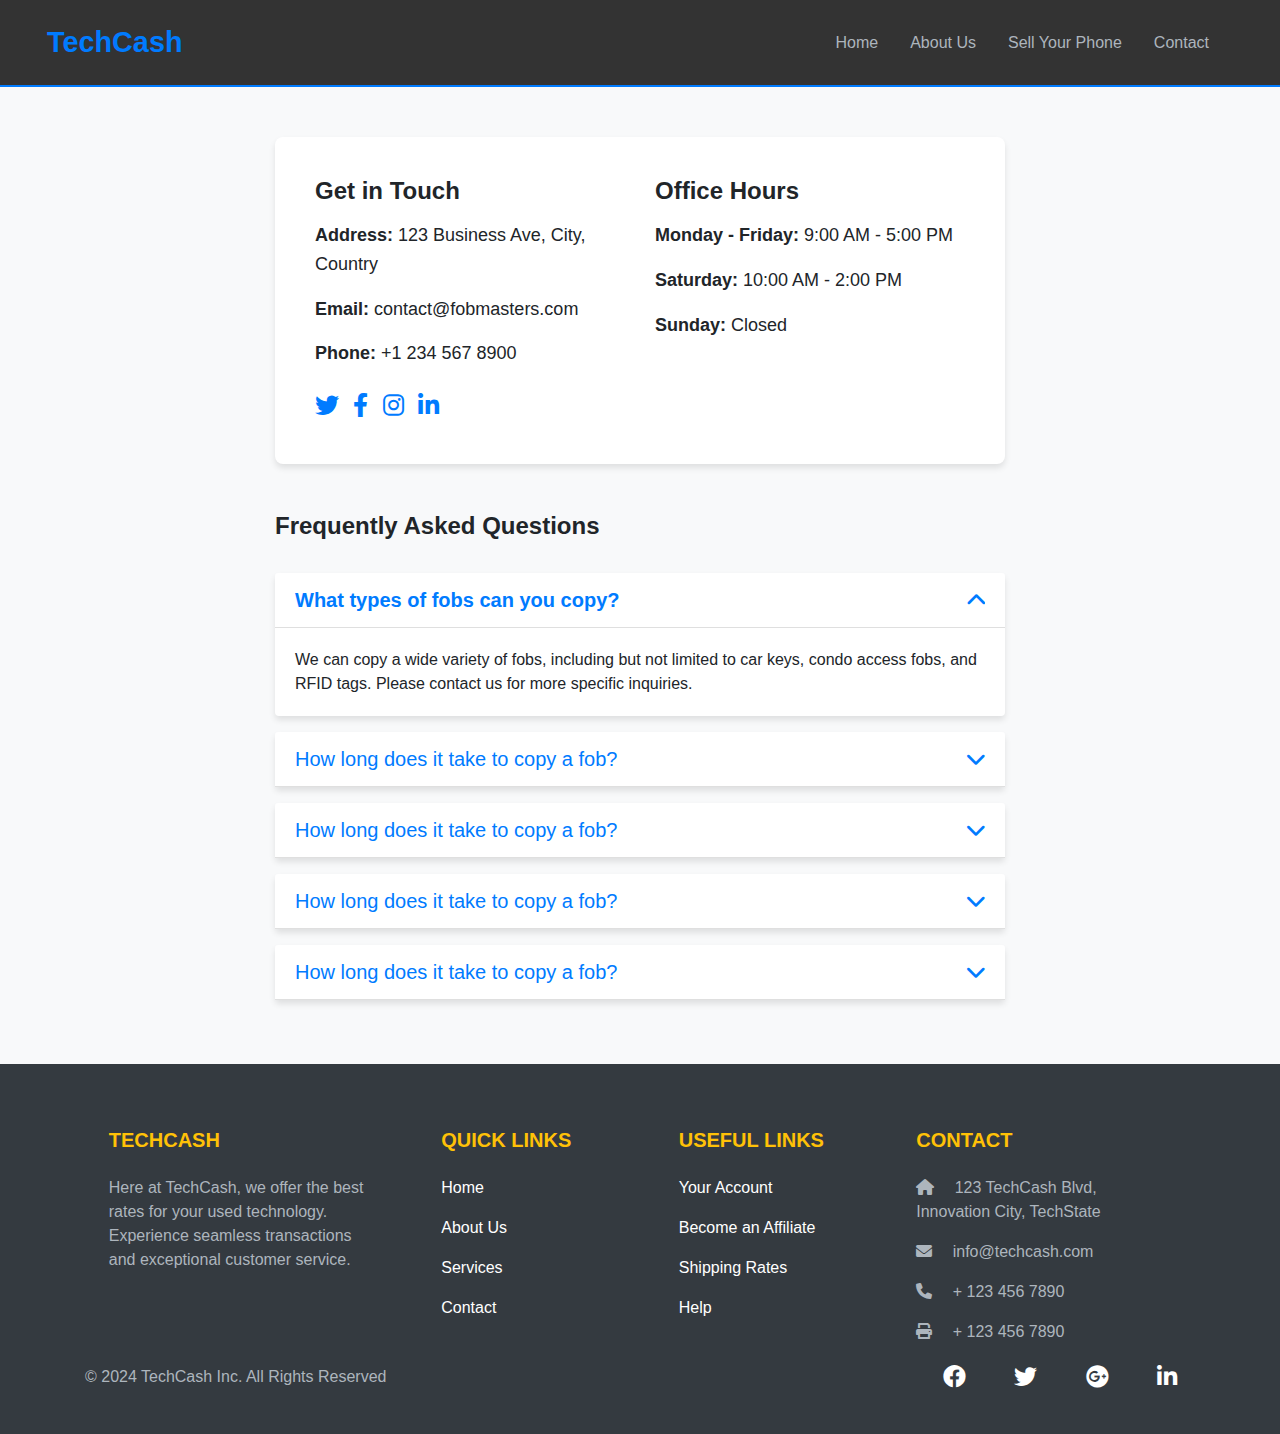
==== contact.html @ a578c3b4 "Add files via upload" ====
<!DOCTYPE html>
<html lang="en">
<head>
    <link href="https://fonts.googleapis.com/css2?family=Lato:wght@900&display=swap" rel="stylesheet">
    <link rel="stylesheet" href="https://cdnjs.cloudflare.com/ajax/libs/font-awesome/6.0.0-beta3/css/all.min.css">
    <link rel="stylesheet" href="https://stackpath.bootstrapcdn.com/bootstrap/4.5.2/css/bootstrap.min.css">


    <meta charset="UTF-8">
    <meta name="viewport" content="width=device-width, initial-scale=1.0">
    <link rel="stylesheet" href="style.css">

    <title>Techcash - Contact</title>
  
    <link rel="stylesheet" href="contact.css">

  </head>
<body>

 

</head>
<body>

    <nav class="navbar navbar-expand-lg">
  <div class="container-fluid">
    <a class="navbar-brand" href="index.html">TechCash</a>
    <button class="navbar-toggler" type="button" data-bs-toggle="collapse" data-bs-target="#navbarNavDropdown" aria-controls="navbarNavDropdown" aria-expanded="false" aria-label="Toggle navigation">
      <span class="navbar-toggler-icon"></span>
    </button>
    <div class="collapse navbar-collapse" id="navbarNavDropdown">
      <ul class="navbar-nav">
        <li class="nav-item">
          <a class="nav-link active" aria-current="page" href="#">Home</a>
        </li>
        <li class="nav-item">
          <a class="nav-link" href="#">About Us</a>
        </li>
        <li class="nav-item">
          <a class="nav-link" href="#">Sell Your Phone</a>
        </li>
        <li class="nav-item">
          <a class="nav-link" href="contact.html">Contact</a>
        </li>
      </ul>
    </div>
  </div>
</nav>

<div class="container">
    <div class="row justify-content-center">
        <div class="col-md-8">
            <div class="contact-section">
                <div class="row">
                    <div class="col-md-6 contact-info">
                        <h3>Get in Touch</h3>
                        <p><strong>Address:</strong> 123 Business Ave, City, Country</p>
                        <p><strong>Email:</strong> contact@fobmasters.com</p>
                        <p><strong>Phone:</strong> +1 234 567 8900</p>
                        <div class="social-icons">
                            <a href="https://twitter.com/fobmasters" target="_blank"><i class="fab fa-twitter"></i></a>
                            <a href="https://facebook.com/fobmasters" target="_blank"><i class="fab fa-facebook-f"></i></a>
                            <a href="https://instagram.com/fobmasters" target="_blank"><i class="fab fa-instagram"></i></a>
                            <a href="https://linkedin.com/company/fobmasters" target="_blank"><i class="fab fa-linkedin-in"></i></a>
                        </div>
                    </div>
                    <div class="col-md-6 contact-info">
                        <h3>Office Hours</h3>
                        <p><strong>Monday - Friday:</strong> 9:00 AM - 5:00 PM</p>
                        <p><strong>Saturday:</strong> 10:00 AM - 2:00 PM</p>
                        <p><strong>Sunday:</strong> Closed</p>
                    </div>
                </div>
            </div>
        </div>
    </div>
</div>


<Section>

<div class="container py-5">
    <div class="row">
        <div class="col-lg-8 mx-auto">
            <h2 class="faq-header">Frequently Asked Questions</h2>
            <div id="accordion">
        <!-- FAQ Item 1 -->
        <div class="card">
            <div class="card-header" id="headingOne">
                <h5 class="mb-0">
                    <button class="btn btn-link" data-toggle="collapse" data-target="#collapseOne" aria-expanded="true" aria-controls="collapseOne">
                        What types of fobs can you copy?
                    </button>
                </h5>
            </div>

            <div id="collapseOne" class="collapse show" aria-labelledby="headingOne" data-parent="#accordion">
                <div class="card-body">
                    We can copy a wide variety of fobs, including but not limited to car keys, condo access fobs, and RFID tags. Please contact us for more specific inquiries.
                </div>
            </div>
        </div>

        <!-- FAQ Item 2 -->
        <div class="card">
            <div class="card-header" id="headingTwo">
                <h5 class="mb-0">
                    <button class="btn btn-link collapsed" data-toggle="collapse" data-target="#collapseTwo" aria-expanded="false" aria-controls="collapseTwo">
                        How long does it take to copy a fob?
                    </button>
                </h5>
            </div>
            <div id="collapseTwo" class="collapse" aria-labelledby="headingTwo" data-parent="#accordion">
                <div class="card-body">
                    The time it takes to copy a fob can vary, but most copies are completed within 15 minutes.
                </div>
            </div>
        </div>
        <!-- Additional FAQ items can be added here following the same structure -->
        <div class="card">
            <div class="card-header" id="headingThree">
                <h5 class="mb-0">
                    <button class="btn btn-link collapsed" data-toggle="collapse" data-target="#collapseThree" aria-expanded="false" aria-controls="collapseThree">
                        How long does it take to copy a fob?
                    </button>
                </h5>
            </div>
            <div id="collapseThree" class="collapse" aria-labelledby="headingThree" data-parent="#accordion">
                <div class="card-body">
                    The time it takes to copy a fob can vary, but most copies are completed within 15 minutes.
                </div>
            </div>
        </div>
        <div class="card">
            <div class="card-header" id="headingfour">
                <h5 class="mb-0">
                    <button class="btn btn-link collapsed" data-toggle="collapse" data-target="#collapsefour" aria-expanded="false" aria-controls="collapsefour">
                        How long does it take to copy a fob?
                    </button>
                </h5>
            </div>
            <div id="collapsefour" class="collapse" aria-labelledby="headingfour" data-parent="#accordion">
                <div class="card-body">
                    The time it takes to copy a fob can vary, but most copies are completed within 15 minutes.
                </div>
            </div>
        </div>
        <div class="card">
            <div class="card-header" id="heading5">
                <h5 class="mb-0">
                    <button class="btn btn-link collapsed" data-toggle="collapse" data-target="#collapse5" aria-expanded="false" aria-controls="collapse5">
                        How long does it take to copy a fob?
                    </button>
                </h5>
            </div>
            <div id="collapse5" class="collapse" aria-labelledby="heading5" data-parent="#accordion">
                <div class="card-body">
                    The time it takes to copy a fob can vary, but most copies are completed within 15 minutes.
                </div>
            </div>
        </div>
        
    </div>
            </div>
        </div>
    </div>
</div>


</section>





<footer class="bg-dark text-white pt-5 pb-4">
    <div class="container text-center text-md-left">
        <div class="row text-center text-md-left">
            <div class="col-md-3 col-lg-3 col-xl-3 mx-auto mt-3">
                <h5 class="text-uppercase mb-4 font-weight-bold text-warning">TechCash</h5>
                <p>Here at TechCash, we offer the best rates for your used technology. Experience seamless transactions and exceptional customer service.</p>
            </div>

            <div class="col-md-2 col-lg-2 col-xl-2 mx-auto mt-3">
                <h5 class="text-uppercase mb-4 font-weight-bold text-warning">Quick Links</h5>
                <p>
                    <a href="#" class="text-white" style="text-decoration: none;">Home</a>
                </p>
                <p>
                    <a href="#" class="text-white" style="text-decoration: none;">About Us</a>
                </p>
                <p>
                    <a href="#" class="text-white" style="text-decoration: none;">Services</a>
                </p>
                <p>
                    <a href="#" class="text-white" style="text-decoration: none;">Contact</a>
                </p>
            </div>

            <div class="col-md-3 col-lg-2 col-xl-2 mx-auto mt-3">
                <h5 class="text-uppercase mb-4 font-weight-bold text-warning">Useful Links</h5>
                <p>
                    <a href="#" class="text-white" style="text-decoration: none;">Your Account</a>
                </p>
                <p>
                    <a href="#" class="text-white" style="text-decoration: none;">Become an Affiliate</a>
                </p>
                <p>
                    <a href="#" class="text-white" style="text-decoration: none;">Shipping Rates</a>
                </p>
                <p>
                    <a href="#" class="text-white" style="text-decoration: none;">Help</a>
                </p>
            </div>

            <div class="col-md-4 col-lg-3 col-xl-3 mx-auto mt-3">
                <h5 class="text-uppercase mb-4 font-weight-bold text-warning">Contact</h5>
                <p>
                    <i class="fas fa-home mr-3"></i> 123 TechCash Blvd, Innovation City, TechState
                </p>
                <p>
                    <i class="fas fa-envelope mr-3"></i> info@techcash.com
                </p>
                <p>
                    <i class="fas fa-phone mr-3"></i> + 123 456 7890
                </p>
                <p>
                    <i class="fas fa-print mr-3"></i> + 123 456 7890
                </p>
            </div>
        </div>

        <div class="row align-items-center">
            <div class="col-md-7 col-lg-8">
                <p class="text-left text-md-left">© 2024 TechCash Inc. All Rights Reserved</p>
            </div>
            <div class="col-md-5 col-lg-4">
                <div class="text-center text-md-right">
                    <ul class="list-unstyled list-inline">
                        <li class="list-inline-item">
                            <a href="#" class="btn-floating btn-sm text-white" style="font-size: 23px;"><i class="fab fa-facebook"></i></a>
                        </li>
                        <li class="list-inline-item">
                            <a href="#" class="btn-floating btn-sm text-white" style="font-size: 23px;"><i class="fab fa-twitter"></i></a>
                        </li>
                        <li class="list-inline-item">
                            <a href="#" class="btn-floating btn-sm text-white" style="font-size: 23px;"><i class="fab fa-google-plus"></i></a>
                        </li>
                        <li class="list-inline-item">
                            <a href="#" class="btn-floating btn-sm text-white" style="font-size: 23px;"><i class="fab fa-linkedin-in"></i></a>
                        </li>
                    </ul>
                </div>
            </div>
        </div>
    </div>
</footer>



<script src="https://code.jquery.com/jquery-3.5.1.slim.min.js"></script>
<script src="https://cdn.jsdelivr.net/npm/@popperjs/core@2.5.2/dist/umd/popper.min.js"></script>
<script src="https://stackpath.bootstrapcdn.com/bootstrap/4.5.2/js/bootstrap.min.js"></script>
 <script src="https://cdn.jsdelivr.net/npm/@popperjs/core@2.11.8/dist/umd/popper.min.js" integrity="sha384-I7E8VVD/ismYTF4hNIPjVp/Zjvgyol6VFvRkX/vR+Vc4jQkC+hVqc2pM8ODewa9r" crossorigin="anonymous"></script>
<script src="https://cdn.jsdelivr.net/npm/bootstrap@5.3.3/dist/js/bootstrap.min.js" integrity="sha384-0pUGZvbkm6XF6gxjEnlmuGrJXVbNuzT9qBBavbLwCsOGabYfZo0T0to5eqruptLy" crossorigin="anonymous"></script>

</body>
</html>
---- style.css ----
body {
      font-family: 'Roboto', sans-serif;
      background-color: #121212;
      /* Dark background for contrast */
      color: #ffffff;
  }

  .navbar {
      padding: 1rem 2rem;
      background-color: #333333;
      /* Dark theme navbar */
      border-bottom: 2px solid #007bff;
      /* Accent border color */
  }

  .navbar-brand {
      font-weight: 700;
      color: #007bff !important;
      /* Accent color for the brand */
      font-size: 1.8rem;
  }

  .nav-link {
      color: #adb5bd !important;
      /* Soft white for nav links */
      margin-right: 1rem;
      transition: color 0.3s;
  }

  .nav-link:hover {
      color: #007bff !important;
      /* Brighter color on hover */
  }

  .navbar-toggler {
      border-color: #007bff;
      /* Accent color for toggler */
  }

  .navbar-toggler-icon {
      background-image: url("data:image/svg+xml,%3Csvg xmlns='http://www.w3.org/2000/svg' viewBox='0 0 30 30'%3E%3Cpath stroke='rgba(0, 123, 255, 1)' stroke-linecap='round' stroke-miterlimit='10' stroke-width='2' d='M4 7h22M4 15h22M4 23h22'/%3E%3C/svg%3E");
  }

  .navbar-collapse {
      justify-content: flex-end;
  }


  /* Hero Section */
  .hero-section {
      position: relative;
      width: 100%;
      height: 100vh;
      background-image: url('your-background-image-url-here');
      background-size: cover;
      background-position: center;
      color: white;
      text-align: center;
      display: flex;
      justify-content: center;
      align-items: center;
      flex-direction: column;
      box-shadow: inset 0 0 0 2000px rgba(0, 0, 0, 0.5);
      /* Dark overlay */
  }

  .hero-section h1 {
      font-size: 2.5rem;
      font-weight: 700;
      margin-bottom: 20px;
  }

  .hero-section p {
      font-size: 1.2rem;
      margin-bottom: 30px;
  }

  .btn-primary {
      font-size: 1.2rem;
      padding: 10px 30px;
      border: none;
      transition: background-color 0.3s ease-in-out;
  }

  .btn-primary:hover {
      background-color: #0056b3;
  }

  /*How it works section */
  /* How It Works Section Styles */
  #how-it-works {
      background-color: #f8f9fa;
      /* Light background for contrast */
      padding: 60px 0;
  }

  #how-it-works h2 {
      color: #007bff;
      /* TechCash primary color */
      margin-bottom: 30px;
      font-weight: bold;
  }

  #how-it-works p {
      color: #6c757d;
      /* Subtle text color for descriptions */
  }

  .icon-box {
      padding: 20px;
      background: #ffffff;
      /* White background for the icon boxes */
      border-radius: 8px;
      box-shadow: 0 6px 16px rgba(0, 0, 0, 0.1);
      /* Soft shadow for depth */
      transition: all 0.3s ease-in-out;
  }

  .icon-box img {
      margin-bottom: 15px;
  }

  .icon-box h4 {
      color: #007bff;
      /* Matching the primary color for headings */
      margin-bottom: 15px;
  }

  .icon-box p {
      font-size: 14px;
      /* Slightly smaller text for concise descriptions */
      line-height: 1.7;
  }

  /* Hover effect for icon boxes */
  .icon-box:hover {
      transform: translateY(-5px);
      box-shadow: 0 12px 24px rgba(0, 0, 0, 0.2);
  }

  @media (max-width: 768px) {
      .icon-box {
          margin-bottom: 30px;
      }
  }

  /*Contact */

  #lux-contact-info {
      background-color: #fff;
      color: #333;
      padding: 80px 0;
  }

  #lux-contact-info h2 {
      color: #007bff;
      font-weight: 700;
      margin-bottom: 15px;
  }

  #lux-contact-info p.text-muted {
      margin-bottom: 50px;
  }

  .icon-container i {
      font-size: 2rem;
      color: #007bff;
  }

  #lux-contact-info h6 {
      font-size: 0.85rem;
      letter-spacing: 1px;
      color: #6c757d;
      margin-bottom: 15px;
  }

  #lux-contact-info p {
      font-size: 1rem;
  }

  #lux-contact-info a {
      color: #333;
      transition: color 0.3s ease;
  }

  #lux-contact-info a:hover {
      color: #007bff;
  }

  #lux-contact-info .col-md-3 {
      transition: transform 0.3s ease;
  }

  #lux-contact-info .col-md-3:hover {
      transform: translateY(-10px);
  }

  /* Footer */

  footer {
      background-color: #343a40;
      padding-top: 10px;
      color: white;
  }

  footer a.text-white:hover {
      color: #ffc107;
      text-decoration: none;
  }

  h5.text-uppercase {
      margin-bottom: 25px;
      font-weight: bold;
  }

  footer p,
  footer h5 {
      color: #adb5bd;
  }

  .list-inline-item {
      padding: 0 10px;
  }

  .list-inline-item a {
      color: white;
      transition: color 0.2s ease-in-out;
  }

  .list-inline-item a:hover {
      color: #ffc107;
  }

  .text-warning {
      color: #ffc107 !important;
  }

  @media (max-width: 767px) {

      .text-left,
      .text-md-left {
          text-align: center;
      }
  }
---- contact.css ----
body {
     font-family: 'Arial', sans-serif;
 }

 .faq-header {
     font-size: 24px;
     font-weight: 700;
     margin-bottom: 2rem;
 }

 .card {
     margin-bottom: 1rem;
     border: none;
     box-shadow: 0 4px 6px 0 rgba(0, 0, 0, 0.1);
 }

 .card-header {
     background-color: #fff;
     font-size: 20px;
     font-weight: 600;
 }

 .card-header button {
     color: #007bff;
     text-align: left;
     width: 100%;
     text-decoration: none;
     padding: 0;
     border: none;
     background: none;
     font-size: inherit;
     font-weight: inherit;
 }

 .card-header button:hover {
     color: #0056b3;
 }

 .card-header button[aria-expanded="true"] {
     font-weight: 700;
 }

 .card-header button:after {
     float: right;
     content: '\f078';
     /* FontAwesome chevron-down */
     font-family: 'FontAwesome';
     transition: transform 0.2s ease-in-out;
 }

 .card-header button[aria-expanded="true"]:after {
     transform: rotate(180deg);
 }

 .card-body {
     font-size: 16px;
     line-height: 1.5;
 }


 body {
     font-family: 'Nunito', sans-serif;
     background-color: #f8f9fa;
     color: #212529;
 }

 .contact-section {
     background-color: #ffffff;
     border-radius: 8px;
     box-shadow: 0 4px 6px rgba(0, 0, 0, 0.1);
     padding: 40px;
     margin-top: 50px;
 }

 .contact-info h3 {
     font-size: 24px;
     font-weight: 700;
     margin-bottom: 15px;
 }

 .contact-info p {
     font-size: 18px;
     line-height: 1.6;
 }

 .contact-info .social-icons {
     margin-top: 20px;
 }

 .contact-info .social-icons a {
     font-size: 24px;
     color: #007bff;
     margin-right: 10px;
     transition: color 0.3s ease;
 }

 .contact-info .social-icons a:hover {
     color: #0056b3;
 }
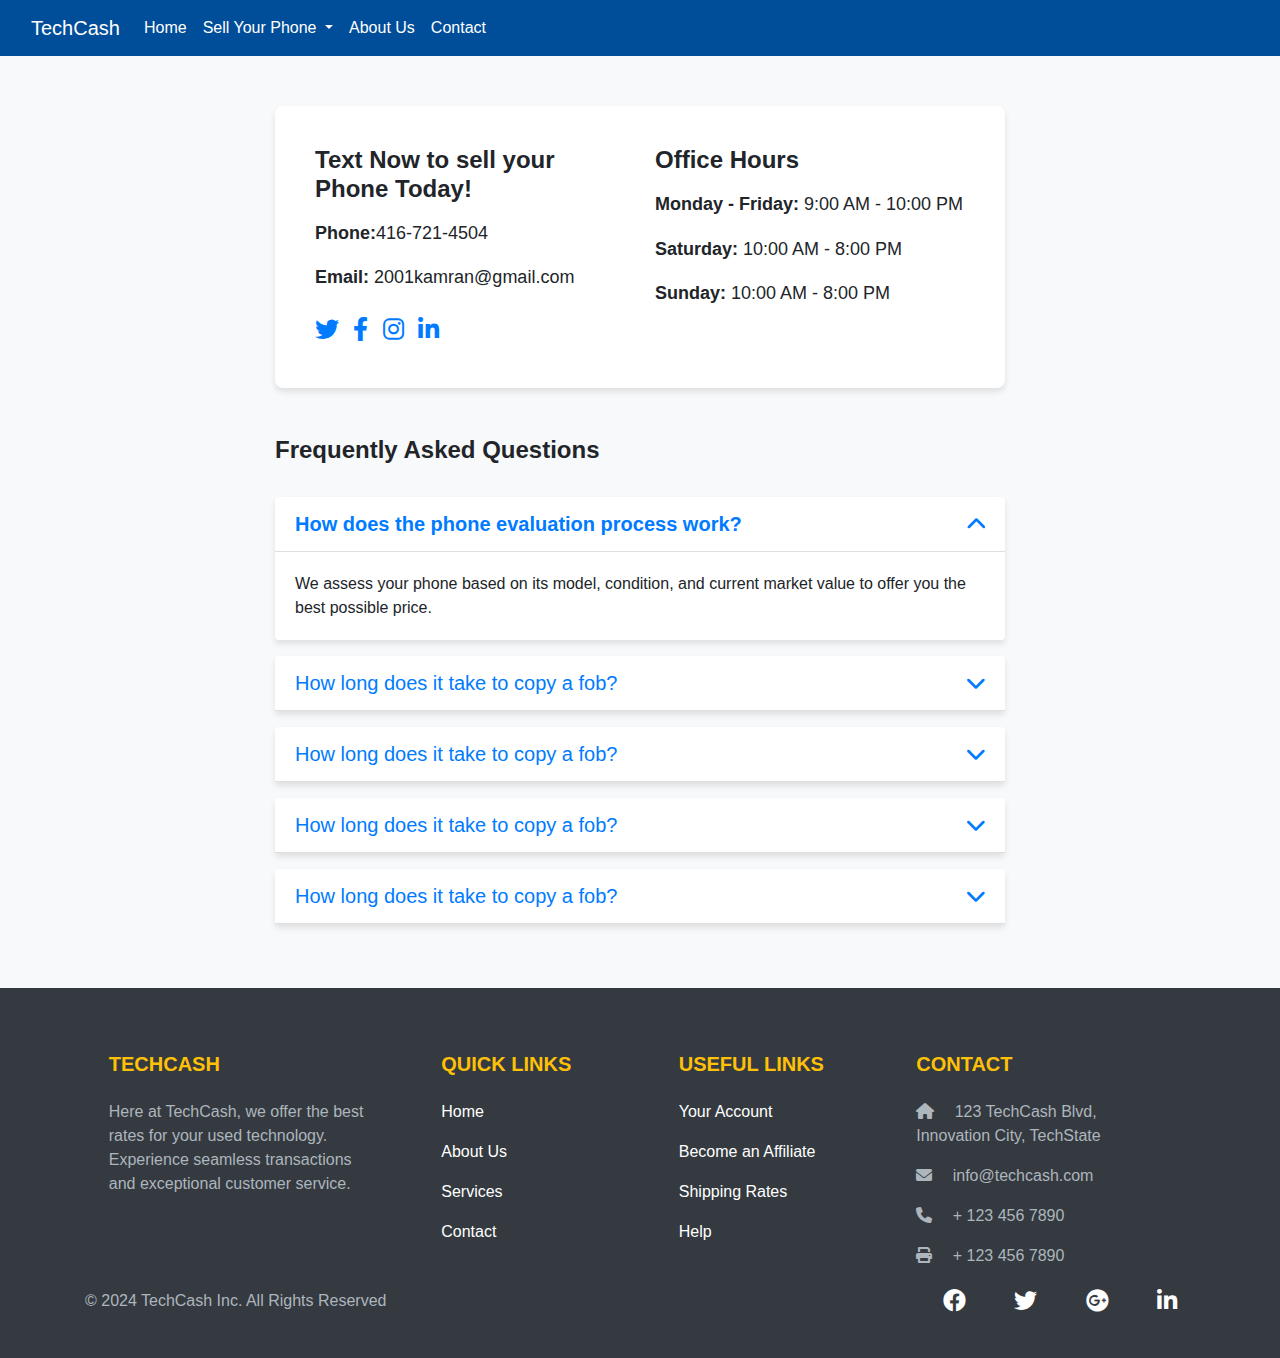
==== commit 68d97b1d: "Add files via upload" ====
--- a/contact.html
+++ b/contact.html
@@ -22,27 +22,36 @@
 </head>
 <body>
 
-    <nav class="navbar navbar-expand-lg">
+<nav class="navbar navbar-expand-lg navbar-custom sticky-top">
   <div class="container-fluid">
     <a class="navbar-brand" href="index.html">TechCash</a>
-    <button class="navbar-toggler" type="button" data-bs-toggle="collapse" data-bs-target="#navbarNavDropdown" aria-controls="navbarNavDropdown" aria-expanded="false" aria-label="Toggle navigation">
+    <button class="navbar-toggler" type="button" data-bs-toggle="collapse" data-bs-target="#navbarTechCash" aria-controls="navbarTechCash" aria-expanded="false" aria-label="Toggle navigation">
       <span class="navbar-toggler-icon"></span>
     </button>
-    <div class="collapse navbar-collapse" id="navbarNavDropdown">
-      <ul class="navbar-nav">
+    <div class="collapse navbar-collapse" id="navbarTechCash">
+      <ul class="navbar-nav me-auto mb-2 mb-lg-0">
         <li class="nav-item">
-          <a class="nav-link active" aria-current="page" href="#">Home</a>
+          <a class="nav-link active" aria-current="page" href="index.html">Home</a>
+        </li>
+        <li class="nav-item dropdown">
+          <a class="nav-link dropdown-toggle" href="sellphone.html" id="navbarDropdown" role="button" data-bs-toggle="dropdown" aria-expanded="false">
+            Sell Your Phone
+          </a>
+          <ul class="dropdown-menu" aria-labelledby="navbarDropdown">
+            <li><a class="dropdown-item" href="#">iPhones</a></li>
+            <li><a class="dropdown-item" href="#">Android Phones</a></li>
+            <li><hr class="dropdown-divider"></li>
+            <li><a class="dropdown-item" href="#">Other Devices</a></li>
+          </ul>
         </li>
         <li class="nav-item">
-          <a class="nav-link" href="#">About Us</a>
-        </li>
-        <li class="nav-item">
-          <a class="nav-link" href="#">Sell Your Phone</a>
+          <a class="nav-link" href="about.html">About Us</a>
         </li>
         <li class="nav-item">
           <a class="nav-link" href="contact.html">Contact</a>
         </li>
       </ul>
+     
     </div>
   </div>
 </nav>
@@ -53,10 +62,10 @@
             <div class="contact-section">
                 <div class="row">
                     <div class="col-md-6 contact-info">
-                        <h3>Get in Touch</h3>
-                        <p><strong>Address:</strong> 123 Business Ave, City, Country</p>
-                        <p><strong>Email:</strong> contact@fobmasters.com</p>
-                        <p><strong>Phone:</strong> +1 234 567 8900</p>
+                        <h3>Text Now to sell your Phone Today!</h3>
+                        <p><strong>Phone:</strong>416-721-4504</p>
+                        <p><strong>Email:</strong> 2001kamran@gmail.com</p>
+
                         <div class="social-icons">
                             <a href="https://twitter.com/fobmasters" target="_blank"><i class="fab fa-twitter"></i></a>
                             <a href="https://facebook.com/fobmasters" target="_blank"><i class="fab fa-facebook-f"></i></a>
@@ -66,9 +75,9 @@
                     </div>
                     <div class="col-md-6 contact-info">
                         <h3>Office Hours</h3>
-                        <p><strong>Monday - Friday:</strong> 9:00 AM - 5:00 PM</p>
-                        <p><strong>Saturday:</strong> 10:00 AM - 2:00 PM</p>
-                        <p><strong>Sunday:</strong> Closed</p>
+                        <p><strong>Monday - Friday:</strong> 9:00 AM - 10:00 PM</p>
+                        <p><strong>Saturday:</strong> 10:00 AM - 8:00 PM</p>
+                        <p><strong>Sunday:</strong> 10:00 AM - 8:00 PM</p>
                     </div>
                 </div>
             </div>
@@ -89,15 +98,14 @@
             <div class="card-header" id="headingOne">
                 <h5 class="mb-0">
                     <button class="btn btn-link" data-toggle="collapse" data-target="#collapseOne" aria-expanded="true" aria-controls="collapseOne">
-                        What types of fobs can you copy?
+                        How does the phone evaluation process work?
                     </button>
                 </h5>
             </div>
 
             <div id="collapseOne" class="collapse show" aria-labelledby="headingOne" data-parent="#accordion">
                 <div class="card-body">
-                    We can copy a wide variety of fobs, including but not limited to car keys, condo access fobs, and RFID tags. Please contact us for more specific inquiries.
-                </div>
+                    We assess your phone based on its model, condition, and current market value to offer you the best possible price.                </div>
             </div>
         </div>
 
--- a/style.css
+++ b/style.css
@@ -1,244 +1,256 @@
-  body {
-      font-family: 'Roboto', sans-serif;
-      background-color: #121212;
-      /* Dark background for contrast */
-      color: #ffffff;
-  }
-
-  .navbar {
-      padding: 1rem 2rem;
-      background-color: #333333;
-      /* Dark theme navbar */
-      border-bottom: 2px solid #007bff;
-      /* Accent border color */
-  }
-
-  .navbar-brand {
-      font-weight: 700;
-      color: #007bff !important;
-      /* Accent color for the brand */
-      font-size: 1.8rem;
-  }
-
-  .nav-link {
-      color: #adb5bd !important;
-      /* Soft white for nav links */
-      margin-right: 1rem;
-      transition: color 0.3s;
-  }
-
-  .nav-link:hover {
-      color: #007bff !important;
-      /* Brighter color on hover */
-  }
-
-  .navbar-toggler {
-      border-color: #007bff;
-      /* Accent color for toggler */
-  }
-
-  .navbar-toggler-icon {
-      background-image: url("data:image/svg+xml,%3Csvg xmlns='http://www.w3.org/2000/svg' viewBox='0 0 30 30'%3E%3Cpath stroke='rgba(0, 123, 255, 1)' stroke-linecap='round' stroke-miterlimit='10' stroke-width='2' d='M4 7h22M4 15h22M4 23h22'/%3E%3C/svg%3E");
-  }
-
-  .navbar-collapse {
-      justify-content: flex-end;
-  }
-
-
-  /* Hero Section */
-  .hero-section {
-      position: relative;
-      width: 100%;
-      height: 100vh;
-      background-image: url('your-background-image-url-here');
-      background-size: cover;
-      background-position: center;
-      color: white;
-      text-align: center;
-      display: flex;
-      justify-content: center;
-      align-items: center;
-      flex-direction: column;
-      box-shadow: inset 0 0 0 2000px rgba(0, 0, 0, 0.5);
-      /* Dark overlay */
-  }
-
-  .hero-section h1 {
-      font-size: 2.5rem;
-      font-weight: 700;
-      margin-bottom: 20px;
-  }
-
-  .hero-section p {
-      font-size: 1.2rem;
-      margin-bottom: 30px;
-  }
-
-  .btn-primary {
-      font-size: 1.2rem;
-      padding: 10px 30px;
-      border: none;
-      transition: background-color 0.3s ease-in-out;
-  }
-
-  .btn-primary:hover {
-      background-color: #0056b3;
-  }
-
-  /*How it works section */
-  /* How It Works Section Styles */
-  #how-it-works {
-      background-color: #f8f9fa;
-      /* Light background for contrast */
-      padding: 60px 0;
-  }
-
-  #how-it-works h2 {
-      color: #007bff;
-      /* TechCash primary color */
-      margin-bottom: 30px;
-      font-weight: bold;
-  }
-
-  #how-it-works p {
-      color: #6c757d;
-      /* Subtle text color for descriptions */
-  }
-
-  .icon-box {
-      padding: 20px;
-      background: #ffffff;
-      /* White background for the icon boxes */
-      border-radius: 8px;
-      box-shadow: 0 6px 16px rgba(0, 0, 0, 0.1);
-      /* Soft shadow for depth */
-      transition: all 0.3s ease-in-out;
-  }
-
-  .icon-box img {
-      margin-bottom: 15px;
-  }
-
-  .icon-box h4 {
-      color: #007bff;
-      /* Matching the primary color for headings */
-      margin-bottom: 15px;
-  }
-
-  .icon-box p {
-      font-size: 14px;
-      /* Slightly smaller text for concise descriptions */
-      line-height: 1.7;
-  }
-
-  /* Hover effect for icon boxes */
-  .icon-box:hover {
-      transform: translateY(-5px);
-      box-shadow: 0 12px 24px rgba(0, 0, 0, 0.2);
-  }
-
-  @media (max-width: 768px) {
-      .icon-box {
-          margin-bottom: 30px;
-      }
-  }
-
-  /*Contact */
-
-  #lux-contact-info {
-      background-color: #fff;
-      color: #333;
-      padding: 80px 0;
-  }
-
-  #lux-contact-info h2 {
-      color: #007bff;
-      font-weight: 700;
-      margin-bottom: 15px;
-  }
-
-  #lux-contact-info p.text-muted {
-      margin-bottom: 50px;
-  }
-
-  .icon-container i {
-      font-size: 2rem;
-      color: #007bff;
-  }
-
-  #lux-contact-info h6 {
-      font-size: 0.85rem;
-      letter-spacing: 1px;
-      color: #6c757d;
-      margin-bottom: 15px;
-  }
-
-  #lux-contact-info p {
-      font-size: 1rem;
-  }
-
-  #lux-contact-info a {
-      color: #333;
-      transition: color 0.3s ease;
-  }
-
-  #lux-contact-info a:hover {
-      color: #007bff;
-  }
-
-  #lux-contact-info .col-md-3 {
-      transition: transform 0.3s ease;
-  }
-
-  #lux-contact-info .col-md-3:hover {
-      transform: translateY(-10px);
-  }
-
-  /* Footer */
-
-  footer {
-      background-color: #343a40;
-      padding-top: 10px;
-      color: white;
-  }
-
-  footer a.text-white:hover {
-      color: #ffc107;
-      text-decoration: none;
-  }
-
-  h5.text-uppercase {
-      margin-bottom: 25px;
-      font-weight: bold;
-  }
-
-  footer p,
-  footer h5 {
-      color: #adb5bd;
-  }
-
-  .list-inline-item {
-      padding: 0 10px;
-  }
-
-  .list-inline-item a {
-      color: white;
-      transition: color 0.2s ease-in-out;
-  }
-
-  .list-inline-item a:hover {
-      color: #ffc107;
-  }
-
-  .text-warning {
-      color: #ffc107 !important;
-  }
-
-  @media (max-width: 767px) {
-
-      .text-left,
-      .text-md-left {
-          text-align: center;
-      }
-  }+body {
+    font-family: 'Nunito', sans-serif;
+    background-color: #f8f9fa;
+    color: #212529;
+}
+
+.navbar-custom {
+    background-color: #004d99;
+    /* Customize the navbar background color */
+}
+
+.navbar-custom .navbar-brand,
+.navbar-custom .navbar-nav .nav-link {
+    color: #ffffff;
+    /* Customize the navbar text color */
+}
+
+.navbar-custom .nav-link:hover {
+    color: #cccccc;
+    /* Customize the navbar text hover color */
+}
+
+
+
+
+
+.btn-custom {
+    background-color: #007bff;
+    /* TechCash primary color */
+    border: none;
+}
+
+.btn-custom:hover {
+    background-color: #0056b3;
+    /* Darker shade on hover */
+}
+
+/* Hero Section */
+.hero-section {
+    background: url('bg.png') no-repeat center center / cover;
+    color: #fff;
+    height: 100vh;
+    display: flex;
+    align-items: center;
+    justify-content: center;
+    text-align: center;
+    position: relative;
+    z-index: 1;
+}
+
+.hero-section::before {
+    content: "";
+    position: absolute;
+    top: 0;
+    right: 0;
+    bottom: 0;
+    left: 0;
+    background: rgba(0, 0, 0, 0.5);
+    z-index: -1;
+}
+
+.hero-title {
+    font-size: 2.5rem;
+    font-weight: bold;
+    margin-bottom: 1rem;
+}
+
+.hero-text {
+    font-size: 1.2rem;
+    margin-bottom: 2rem;
+    max-width: 600px;
+}
+
+.btn-hero {
+    font-size: 1.1rem;
+    padding: 0.75rem 1.5rem;
+    background-color: #007bff;
+    border: none;
+    transition: background-color 0.3s ease;
+}
+
+.btn-hero:hover,
+.btn-hero:focus {
+    background-color: #0056b3;
+}
+
+
+
+
+
+/*How it works section */
+/* How It Works Section Styles */
+#how-it-works {
+    background-color: #f8f9fa;
+    /* Light background for contrast */
+    padding: 60px 0;
+}
+
+#how-it-works h2 {
+    color: #007bff;
+    /* TechCash primary color */
+    margin-bottom: 30px;
+    font-weight: bold;
+}
+
+#how-it-works p {
+    color: #6c757d;
+    /* Subtle text color for descriptions */
+}
+
+.icon-box {
+    padding: 20px;
+    background: #ffffff;
+    /* White background for the icon boxes */
+    border-radius: 8px;
+    box-shadow: 0 6px 16px rgba(0, 0, 0, 0.1);
+    /* Soft shadow for depth */
+    transition: all 0.3s ease-in-out;
+}
+
+.icon-box img {
+    margin-bottom: 15px;
+}
+
+.icon-box h4 {
+    color: #007bff;
+    /* Matching the primary color for headings */
+    margin-bottom: 15px;
+}
+
+.icon-box p {
+    font-size: 14px;
+    /* Slightly smaller text for concise descriptions */
+    line-height: 1.7;
+}
+
+/* Hover effect for icon boxes */
+.icon-box:hover {
+    transform: translateY(-5px);
+    box-shadow: 0 12px 24px rgba(0, 0, 0, 0.2);
+}
+
+@media (max-width: 768px) {
+    .icon-box {
+        margin-bottom: 30px;
+    }
+}
+
+/*Contact */
+
+#lux-contact-info {
+    background-color: #fff;
+    color: #333;
+    padding: 80px 0;
+}
+
+#lux-contact-info h2 {
+    color: #007bff;
+    font-weight: 700;
+    margin-bottom: 15px;
+}
+
+#lux-contact-info p.text-muted {
+    margin-bottom: 50px;
+}
+
+.icon-container i {
+    font-size: 2rem;
+    color: #007bff;
+}
+
+#lux-contact-info h6 {
+    font-size: 0.85rem;
+    letter-spacing: 1px;
+    color: #6c757d;
+    margin-bottom: 15px;
+}
+
+#lux-contact-info p {
+    font-size: 1rem;
+}
+
+#lux-contact-info a {
+    color: #333;
+    transition: color 0.3s ease;
+}
+
+#lux-contact-info a:hover {
+    color: #007bff;
+}
+
+#lux-contact-info .col-md-3 {
+    transition: transform 0.3s ease;
+}
+
+#lux-contact-info .col-md-3:hover {
+    transform: translateY(-10px);
+}
+
+/* Footer */
+
+footer {
+    background-color: #343a40;
+    padding-top: 10px;
+    color: white;
+}
+
+footer a.text-white:hover {
+    color: #ffc107;
+    text-decoration: none;
+}
+
+h5.text-uppercase {
+    margin-bottom: 25px;
+    font-weight: bold;
+}
+
+footer p,
+footer h5 {
+    color: #adb5bd;
+}
+
+.list-inline-item {
+    padding: 0 10px;
+}
+
+.list-inline-item a {
+    color: white;
+    transition: color 0.2s ease-in-out;
+}
+
+.list-inline-item a:hover {
+    color: #ffc107;
+}
+
+.text-warning {
+    color: #ffc107 !important;
+}
+
+@media (max-width: 767px) {
+
+    .text-left,
+    .text-md-left {
+        text-align: center;
+    }
+}
+
+/* About Us */
+
+.img-fluid {
+    border-radius: 50px;
+}
+
+.as {
+    color: black;
+}